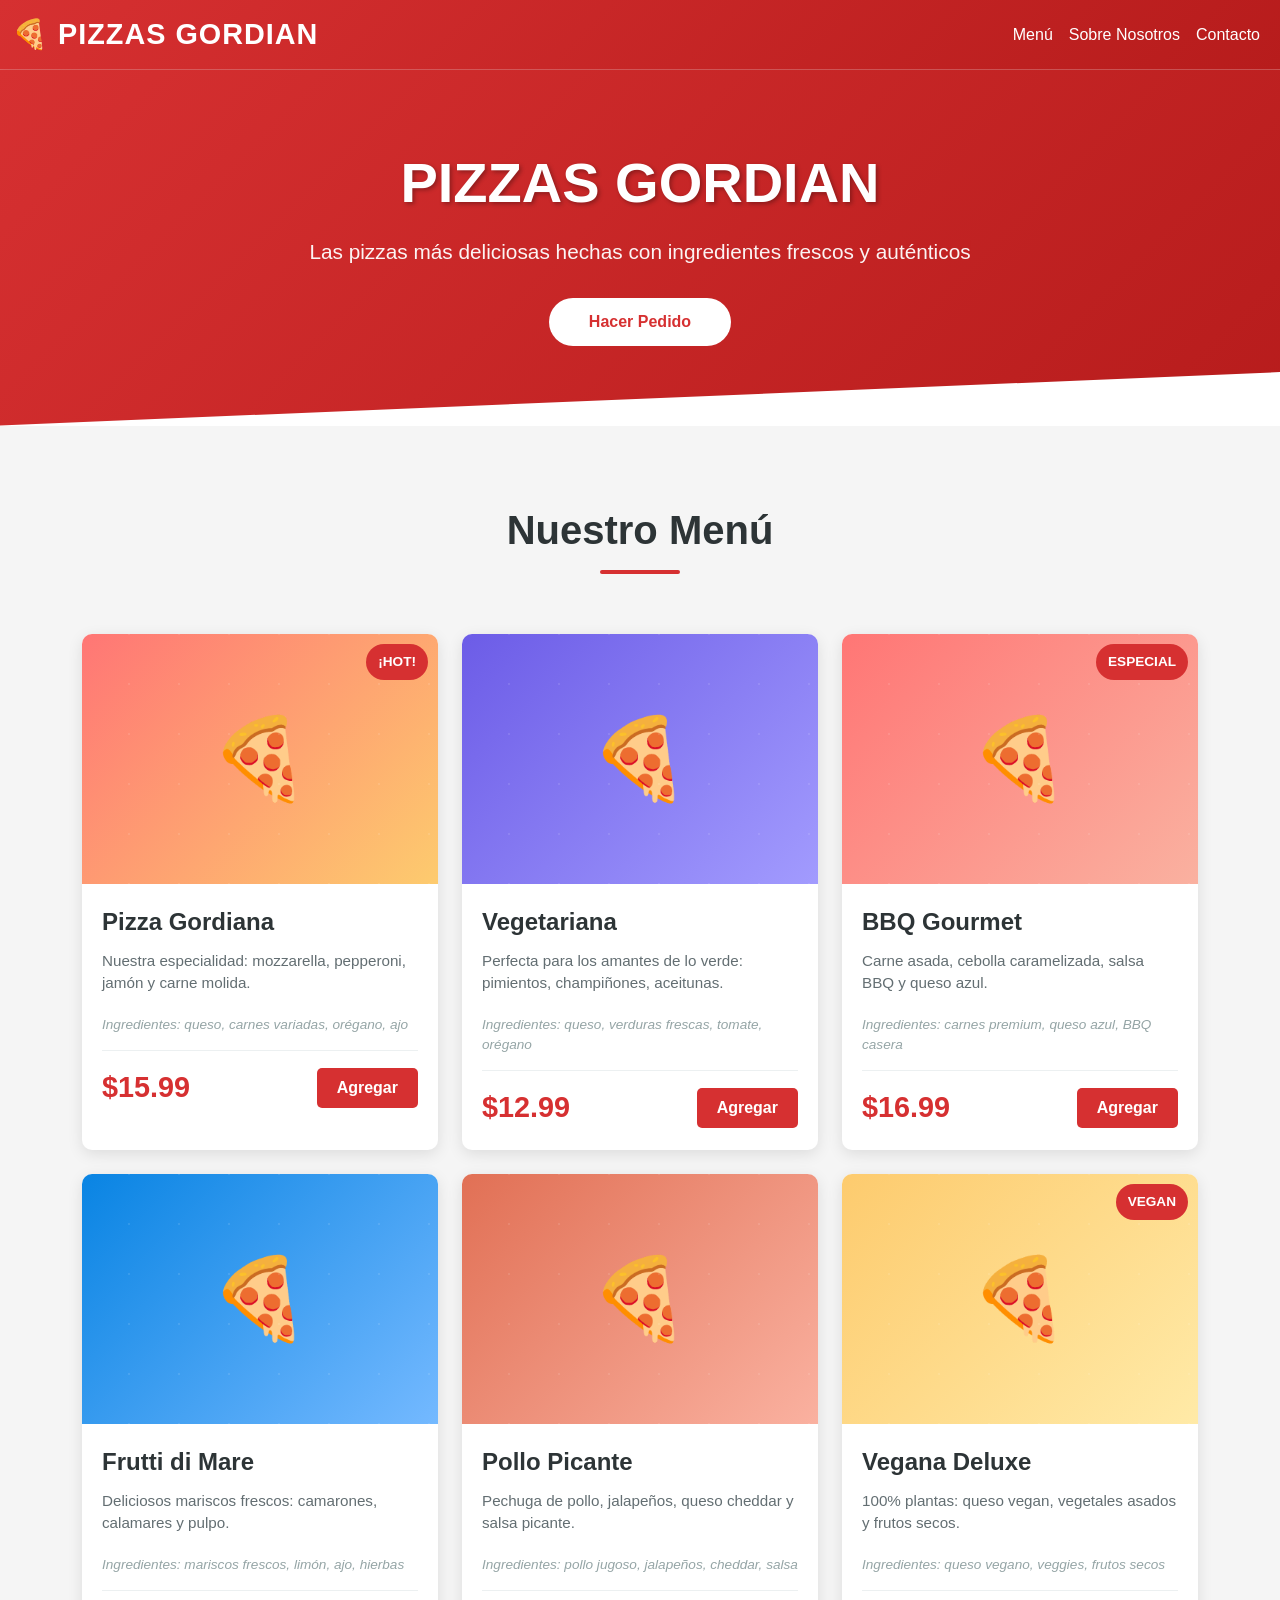
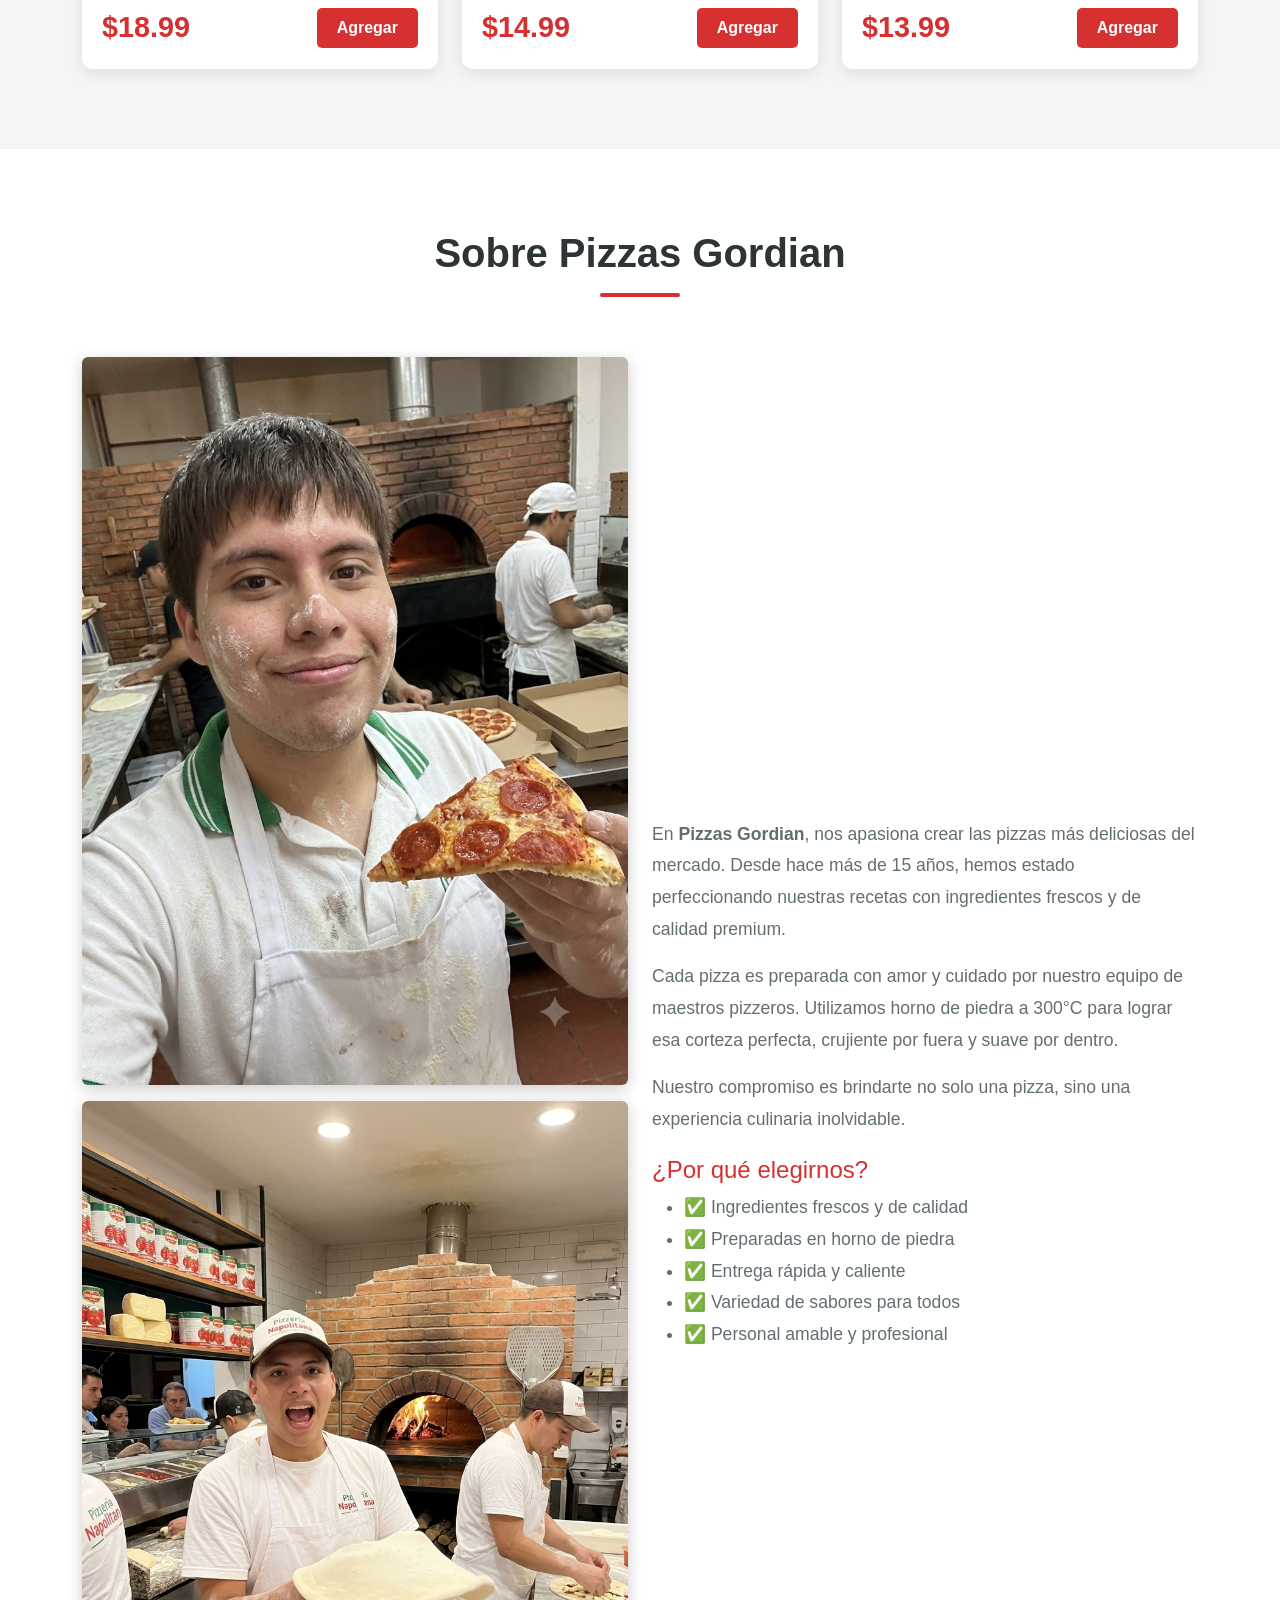
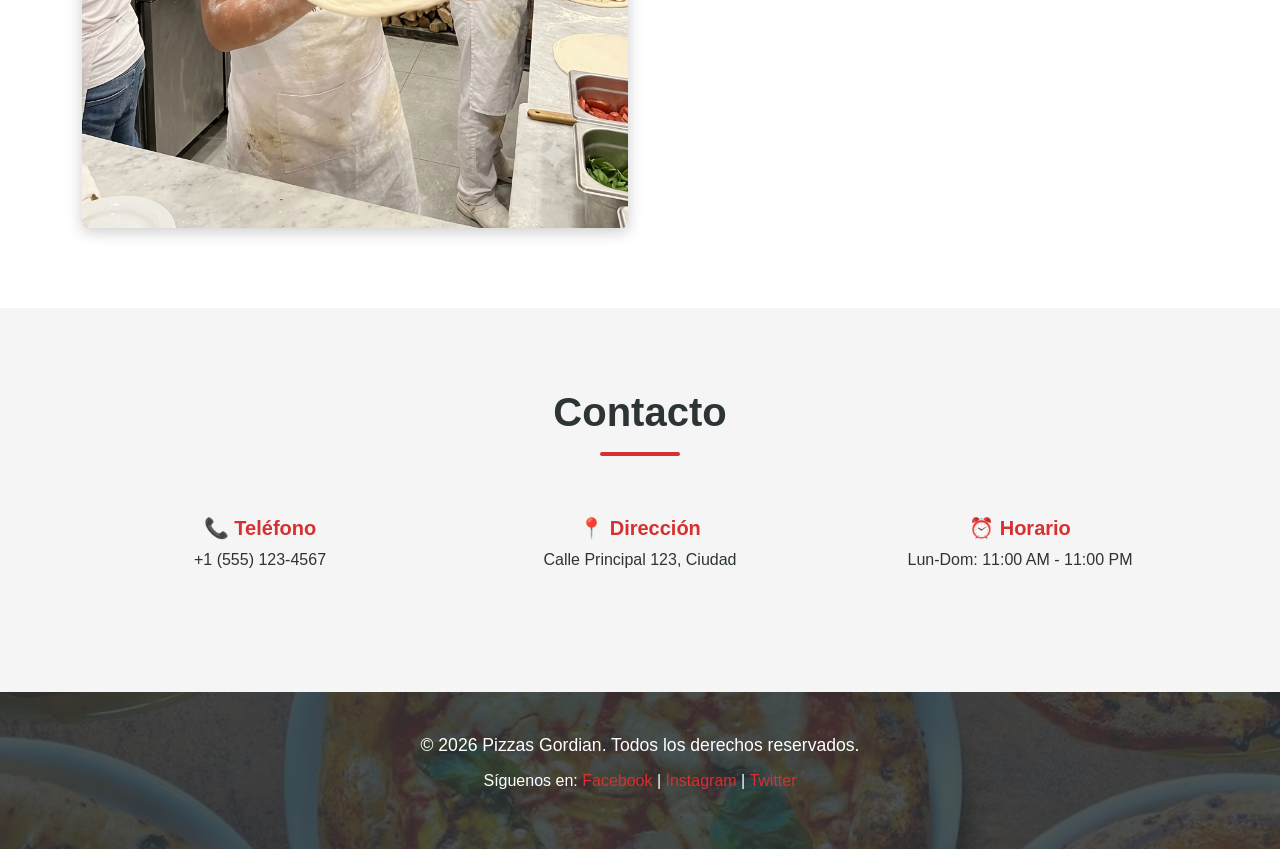
==== Inicio/index.html @ 0dab5ec5 "Add Pizzas Gordian website with HTML, CSS and images" ====
<!DOCTYPE html>
<html lang="es">
<head>
    <meta charset="UTF-8">
    <meta name="viewport" content="width=device-width, initial-scale=1.0">
    <title>Pizzas Gordian - Las Mejores Pizzas</title>
    <link rel="stylesheet" href="../bootstrap-5.3.8-dist/css/bootstrap.min.css">
    <link rel="stylesheet" href="./style.css">
</head>
<body>
    <!-- Navbar -->
    <nav class="navbar navbar-expand-lg navbar-dark">
        <div class="container-fluid">
            <a class="navbar-brand" href="#home">🍕 PIZZAS GORDIAN</a>
            <button class="navbar-toggler" type="button" data-bs-toggle="collapse" data-bs-target="#navbarNav">
                <span class="navbar-toggler-icon"></span>
            </button>
            <div class="collapse navbar-collapse" id="navbarNav">
                <ul class="navbar-nav ms-auto">
                    <li class="nav-item"><a class="nav-link text-white" href="#menu">Menú</a></li>
                    <li class="nav-item"><a class="nav-link text-white" href="#about">Sobre Nosotros</a></li>
                    <li class="nav-item"><a class="nav-link text-white" href="#contact">Contacto</a></li>
                </ul>
            </div>
        </div>
    </nav>

    <!-- Hero Section -->
    <section class="hero" id="home">
        <div class="container">
            <h1>PIZZAS GORDIAN</h1>
            <p>Las pizzas más deliciosas hechas con ingredientes frescos y auténticos</p>
            <button class="btn btn-order" onclick="alert('¡Próximamente disponible el carrito de compras!')">Hacer Pedido</button>
        </div>
    </section>

    <!-- Menu Section -->
    <section class="menu-section" id="menu">
        <div class="container">
            <h2 class="section-title">Nuestro Menú</h2>
            
            <div class="row g-4">
                <!-- Pizza 1 -->
                <div class="col-md-6 col-lg-4">
                    <div class="card pizza-card">
                        <div class="pizza-image" style="background: linear-gradient(135deg, #ff7675, #fdcb6e);">
                            🍕
                            <span class="badge-offer">¡HOT!</span>
                        </div>
                        <div class="pizza-card-body">
                            <div class="pizza-name">Pizza Gordiana</div>
                            <div class="pizza-description">Nuestra especialidad: mozzarella, pepperoni, jamón y carne molida.</div>
                            <div class="pizza-ingredients">Ingredientes: queso, carnes variadas, orégano, ajo</div>
                            <div class="price-section">
                                <span class="pizza-price">$15.99</span>
                                <button class="btn btn-add-to-cart">Agregar</button>
                            </div>
                        </div>
                    </div>
                </div>

                <!-- Pizza 2 -->
                <div class="col-md-6 col-lg-4">
                    <div class="card pizza-card">
                        <div class="pizza-image" style="background: linear-gradient(135deg, #6c5ce7, #a29bfe);">
                            🍕
                        </div>
                        <div class="pizza-card-body">
                            <div class="pizza-name">Vegetariana</div>
                            <div class="pizza-description">Perfecta para los amantes de lo verde: pimientos, champiñones, aceitunas.</div>
                            <div class="pizza-ingredients">Ingredientes: queso, verduras frescas, tomate, orégano</div>
                            <div class="price-section">
                                <span class="pizza-price">$12.99</span>
                                <button class="btn btn-add-to-cart">Agregar</button>
                            </div>
                        </div>
                    </div>
                </div>

                <!-- Pizza 3 -->
                <div class="col-md-6 col-lg-4">
                    <div class="card pizza-card">
                        <div class="pizza-image" style="background: linear-gradient(135deg, #ff7675, #fab1a0);">
                            🍕
                            <span class="badge-offer">ESPECIAL</span>
                        </div>
                        <div class="pizza-card-body">
                            <div class="pizza-name">BBQ Gourmet</div>
                            <div class="pizza-description">Carne asada, cebolla caramelizada, salsa BBQ y queso azul.</div>
                            <div class="pizza-ingredients">Ingredientes: carnes premium, queso azul, BBQ casera</div>
                            <div class="price-section">
                                <span class="pizza-price">$16.99</span>
                                <button class="btn btn-add-to-cart">Agregar</button>
                            </div>
                        </div>
                    </div>
                </div>

                <!-- Pizza 4 -->
                <div class="col-md-6 col-lg-4">
                    <div class="card pizza-card">
                        <div class="pizza-image" style="background: linear-gradient(135deg, #0984e3, #74b9ff);">
                            🍕
                        </div>
                        <div class="pizza-card-body">
                            <div class="pizza-name">Frutti di Mare</div>
                            <div class="pizza-description">Deliciosos mariscos frescos: camarones, calamares y pulpo.</div>
                            <div class="pizza-ingredients">Ingredientes: mariscos frescos, limón, ajo, hierbas</div>
                            <div class="price-section">
                                <span class="pizza-price">$18.99</span>
                                <button class="btn btn-add-to-cart">Agregar</button>
                            </div>
                        </div>
                    </div>
                </div>

                <!-- Pizza 5 -->
                <div class="col-md-6 col-lg-4">
                    <div class="card pizza-card">
                        <div class="pizza-image" style="background: linear-gradient(135deg, #e17055, #fab1a0);">
                            🍕
                        </div>
                        <div class="pizza-card-body">
                            <div class="pizza-name">Pollo Picante</div>
                            <div class="pizza-description">Pechuga de pollo, jalapeños, queso cheddar y salsa picante.</div>
                            <div class="pizza-ingredients">Ingredientes: pollo jugoso, jalapeños, cheddar, salsa</div>
                            <div class="price-section">
                                <span class="pizza-price">$14.99</span>
                                <button class="btn btn-add-to-cart">Agregar</button>
                            </div>
                        </div>
                    </div>
                </div>

                <!-- Pizza 6 -->
                <div class="col-md-6 col-lg-4">
                    <div class="card pizza-card">
                        <div class="pizza-image" style="background: linear-gradient(135deg, #fdcb6e, #ffeaa7);">
                            🍕
                            <span class="badge-offer">VEGAN</span>
                        </div>
                        <div class="pizza-card-body">
                            <div class="pizza-name">Vegana Deluxe</div>
                            <div class="pizza-description">100% plantas: queso vegan, vegetales asados y frutos secos.</div>
                            <div class="pizza-ingredients">Ingredientes: queso vegano, veggies, frutos secos</div>
                            <div class="price-section">
                                <span class="pizza-price">$13.99</span>
                                <button class="btn btn-add-to-cart">Agregar</button>
                            </div>
                        </div>
                    </div>
                </div>
            </div>
        </div>
    </section>

    <!-- About Section -->
    <section class="about-section" id="about">
        <div class="container">
            <h2 class="section-title">Sobre Pizzas Gordian</h2>
            <div class="row align-items-center">
                <div class="col-lg-6">
                    <div class="row g-3">
                        <div class="col-12">
                            <img src="./img Inicio/damian1.png" alt="Pizzero Damian 1" class="img-fluid rounded" style="max-width: 100%; height: auto; box-shadow: 0 4px 15px rgba(0, 0, 0, 0.2);">
                        </div>
                        <div class="col-12">
                            <img src="./img Inicio/damian2.png" alt="Pizzero Damian 2" class="img-fluid rounded" style="max-width: 100%; height: auto; box-shadow: 0 4px 15px rgba(0, 0, 0, 0.2);">
                        </div>
                    </div>
                </div>
                <div class="col-lg-6">
                    <div class="about-text">
                        <p>En <strong>Pizzas Gordian</strong>, nos apasiona crear las pizzas más deliciosas del mercado. Desde hace más de 15 años, hemos estado perfeccionando nuestras recetas con ingredientes frescos y de calidad premium.</p>
                        <p>Cada pizza es preparada con amor y cuidado por nuestro equipo de maestros pizzeros. Utilizamos horno de piedra a 300°C para lograr esa corteza perfecta, crujiente por fuera y suave por dentro.</p>
                        <p>Nuestro compromiso es brindarte no solo una pizza, sino una experiencia culinaria inolvidable.</p>
                        <h4 style="color: var(--pizza-red); margin-top: 20px;">¿Por qué elegirnos?</h4>
                        <ul style="color: #636e72;">
                            <li>✅ Ingredientes frescos y de calidad</li>
                            <li>✅ Preparadas en horno de piedra</li>
                            <li>✅ Entrega rápida y caliente</li>
                            <li>✅ Variedad de sabores para todos</li>
                            <li>✅ Personal amable y profesional</li>
                        </ul>
                    </div>
                </div>
            </div>
        </div>
    </section>

    <!-- Contact Section -->
    <section style="padding: 80px 0; background-color: var(--pizza-light);">
        <div class="container">
            <h2 class="section-title">Contacto</h2>
            <div class="row text-center">
                <div class="col-md-4 mb-4">
                    <h5 style="color: var(--pizza-red); font-weight: bold;">📞 Teléfono</h5>
                    <p>+1 (555) 123-4567</p>
                </div>
                <div class="col-md-4 mb-4">
                    <h5 style="color: var(--pizza-red); font-weight: bold;">📍 Dirección</h5>
                    <p>Calle Principal 123, Ciudad</p>
                </div>
                <div class="col-md-4 mb-4">
                    <h5 style="color: var(--pizza-red); font-weight: bold;">⏰ Horario</h5>
                    <p>Lun-Dom: 11:00 AM - 11:00 PM</p>
                </div>
            </div>
        </div>
    </section>

    <!-- Footer -->
    <footer id="contact">
        <div class="container">
            <p style="font-size: 1.1rem; margin-bottom: 10px;">&copy; 2026 Pizzas Gordian. Todos los derechos reservados.</p>
            <p>Síguenos en: 
                <a href="#">Facebook</a> | 
                <a href="#">Instagram</a> | 
                <a href="#">Twitter</a>
            </p>
        </div>
    </footer>

    <script src="../bootstrap-5.3.8-dist/js/bootstrap.min.js"></script>
</body>
</html>
---- Inicio/style.css ----
:root {
    --pizza-red: #d63031;
    --pizza-dark: #2d3436;
    --pizza-light: #f5f5f5;
}

body {
    font-family: 'Segoe UI', Tahoma, Geneva, Verdana, sans-serif;
    color: var(--pizza-dark);
}

/* Navbar */
.navbar {
    background: linear-gradient(135deg, var(--pizza-red), #b71c1c);
    box-shadow: 0 2px 10px rgba(0, 0, 0, 0.2);
}

.navbar-brand {
    font-weight: bold;
    font-size: 1.8rem;
    color: white !important;
    letter-spacing: 1px;
}

/* Hero Section */
.hero {
    background: linear-gradient(135deg, var(--pizza-red), #b71c1c);
    color: white;
    padding: 80px 20px;
    text-align: center;
    clip-path: polygon(0 0, 100% 0, 100% 85%, 0 100%);
}

.hero h1 {
    font-size: 3.5rem;
    font-weight: bold;
    margin-bottom: 20px;
    text-shadow: 2px 2px 4px rgba(0, 0, 0, 0.3);
}

.hero p {
    font-size: 1.3rem;
    margin-bottom: 30px;
    opacity: 0.95;
}

.btn-order {
    background-color: white;
    color: var(--pizza-red);
    font-weight: bold;
    padding: 12px 40px;
    border-radius: 50px;
    transition: all 0.3s ease;
    border: none;
}

.btn-order:hover {
    background-color: var(--pizza-light);
    transform: translateY(-3px);
    box-shadow: 0 5px 15px rgba(0, 0, 0, 0.3);
    color: var(--pizza-red);
}

/* Menu Section */
.menu-section {
    padding: 80px 0;
    background-color: var(--pizza-light);
}

.section-title {
    text-align: center;
    font-size: 2.5rem;
    font-weight: bold;
    margin-bottom: 60px;
    color: var(--pizza-dark);
    position: relative;
    padding-bottom: 20px;
}

.section-title::after {
    content: '';
    position: absolute;
    bottom: 0;
    left: 50%;
    transform: translateX(-50%);
    width: 80px;
    height: 4px;
    background-color: var(--pizza-red);
    border-radius: 2px;
}

/* Pizza Card */
.pizza-card {
    background: white;
    border: none;
    border-radius: 10px;
    overflow: hidden;
    transition: all 0.3s ease;
    box-shadow: 0 4px 15px rgba(0, 0, 0, 0.1);
    height: 100%;
}

.pizza-card:hover {
    transform: translateY(-10px);
    box-shadow: 0 12px 25px rgba(0, 0, 0, 0.2);
}

.pizza-image {
    width: 100%;
    height: 250px;
    background: linear-gradient(135deg, #fd79a8, #fdcb6e);
    display: flex;
    align-items: center;
    justify-content: center;
    font-size: 80px;
    position: relative;
    overflow: hidden;
}

.pizza-image::before {
    content: '';
    position: absolute;
    width: 200%;
    height: 200%;
    background: radial-gradient(circle, rgba(255,255,255,0.1) 1px, transparent 1px);
    background-size: 50px 50px;
    animation: float 20s linear infinite;
}

@keyframes float {
    0% { transform: translate(0, 0) rotate(0deg); }
    100% { transform: translate(50px, 50px) rotate(360deg); }
}

.pizza-card-body {
    padding: 20px;
}

.pizza-name {
    font-size: 1.5rem;
    font-weight: bold;
    color: var(--pizza-dark);
    margin-bottom: 10px;
}

.pizza-description {
    color: #636e72;
    font-size: 0.95rem;
    margin-bottom: 15px;
    min-height: 50px;
}

.pizza-ingredients {
    font-size: 0.85rem;
    color: #95a5a6;
    margin-bottom: 15px;
    font-style: italic;
}

.price-section {
    display: flex;
    justify-content: space-between;
    align-items: center;
    border-top: 1px solid #ecf0f1;
    padding-top: 15px;
}

.pizza-price {
    font-size: 1.8rem;
    font-weight: bold;
    color: var(--pizza-red);
}

.btn-add-to-cart {
    background-color: var(--pizza-red);
    color: white;
    border: none;
    padding: 8px 20px;
    border-radius: 5px;
    transition: all 0.3s ease;
    font-weight: bold;
}

.btn-add-to-cart:hover {
    background-color: #b71c1c;
    transform: scale(1.05);
}

/* About Section */
.about-section {
    padding: 80px 0;
    background: white;
}

.about-text {
    font-size: 1.1rem;
    line-height: 1.8;
    color: #636e72;
}

/* Footer */
footer {
    background: linear-gradient(rgba(45, 52, 54, 0.85), rgba(45, 52, 54, 0.85)), url('./img Inicio/unas-de-las-pizzas-de.jpg') center/cover;
    color: white;
    padding: 40px 0;
    text-align: center;
}

footer a {
    color: var(--pizza-red);
    text-decoration: none;
    transition: color 0.3s ease;
}

footer a:hover {
    color: #fdcb6e;
}

/* Badge para ofertas */
.badge-offer {
    position: absolute;
    top: 10px;
    right: 10px;
    background-color: var(--pizza-red);
    color: white;
    padding: 8px 12px;
    border-radius: 50px;
    font-size: 0.85rem;
    font-weight: bold;
}
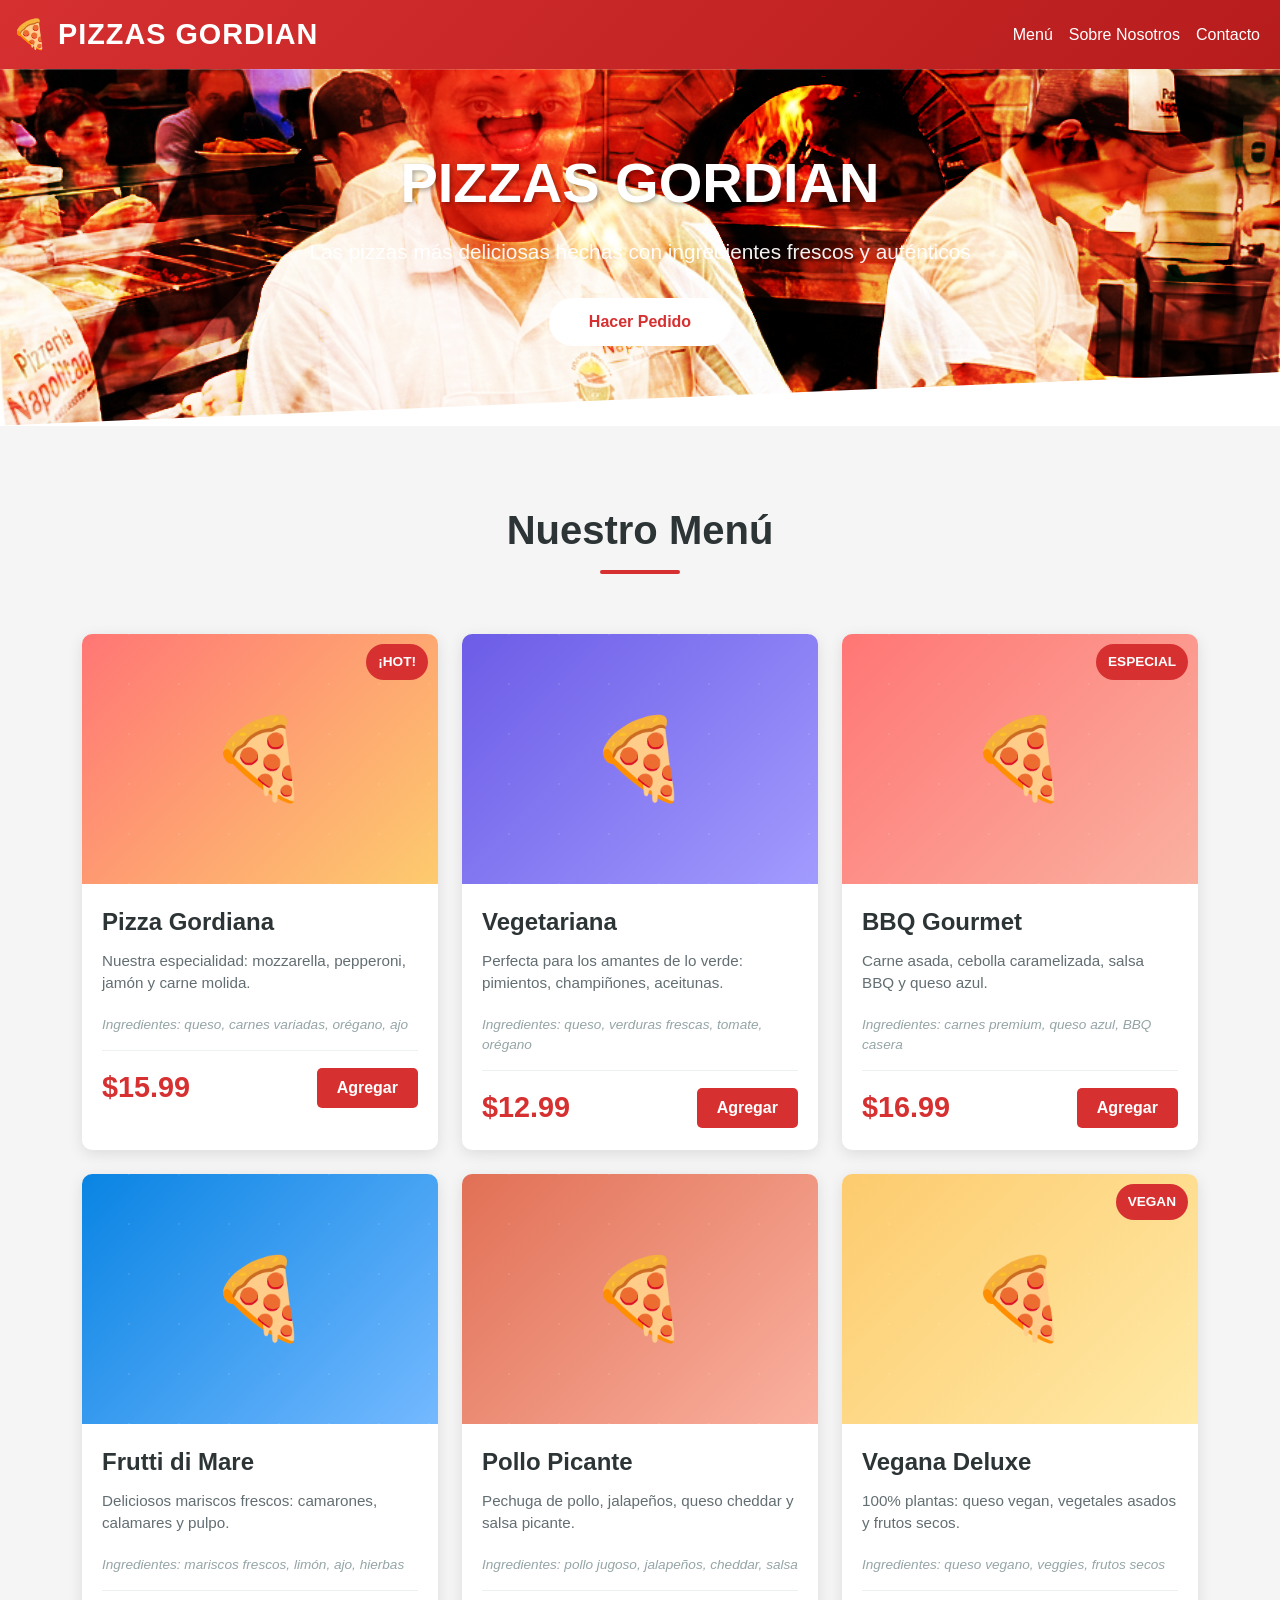
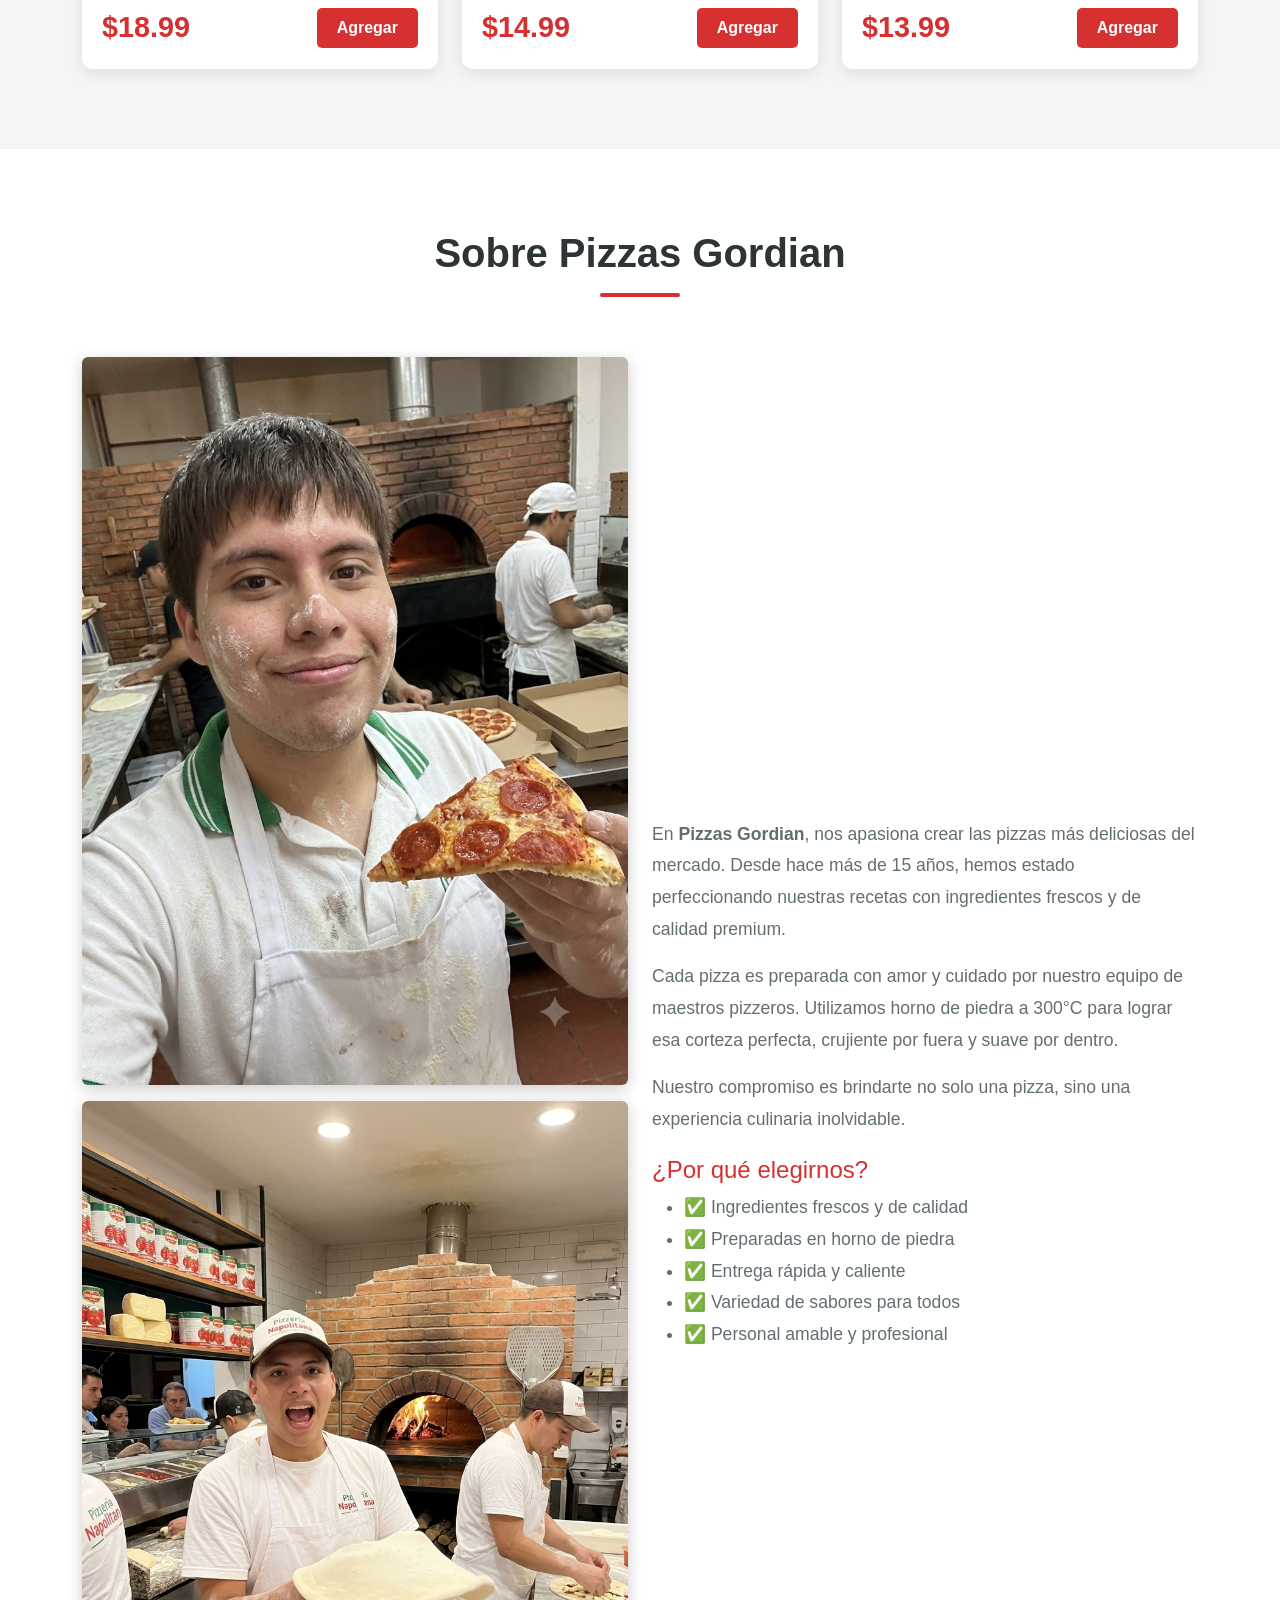
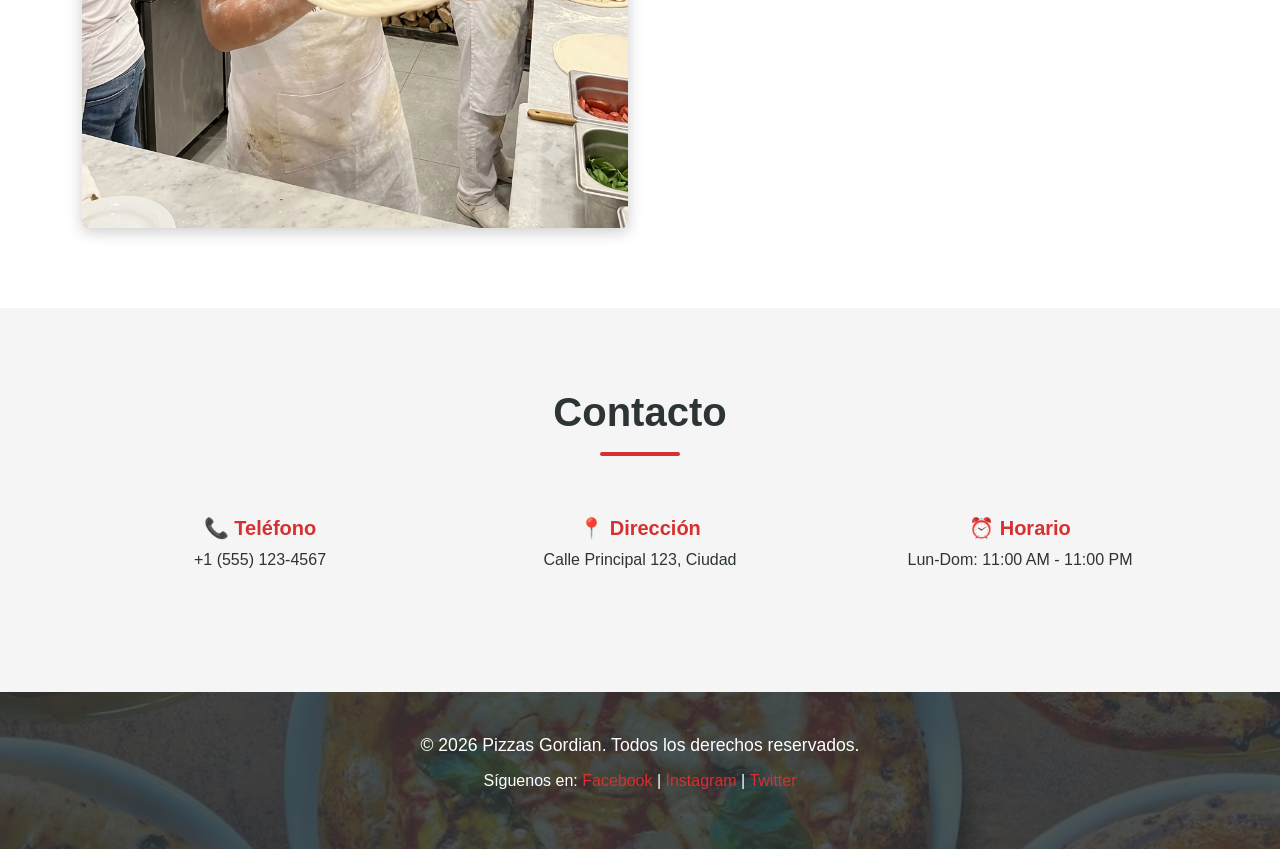
==== commit 0f0eacc1: "Fix image paths with spaces - encode spaces as %20" ====
--- a/Inicio/index.html
+++ b/Inicio/index.html
@@ -162,10 +162,10 @@
                 <div class="col-lg-6">
                     <div class="row g-3">
                         <div class="col-12">
-                            <img src="./img Inicio/damian1.png" alt="Pizzero Damian 1" class="img-fluid rounded" style="max-width: 100%; height: auto; box-shadow: 0 4px 15px rgba(0, 0, 0, 0.2);">
+                            <img src="./img%20Inicio/damian1.png" alt="Pizzero Damian 1" class="img-fluid rounded" style="max-width: 100%; height: auto; box-shadow: 0 4px 15px rgba(0, 0, 0, 0.2);">
                         </div>
                         <div class="col-12">
-                            <img src="./img Inicio/damian2.png" alt="Pizzero Damian 2" class="img-fluid rounded" style="max-width: 100%; height: auto; box-shadow: 0 4px 15px rgba(0, 0, 0, 0.2);">
+                            <img src="./img%20Inicio/damian2.png" alt="Pizzero Damian 2" class="img-fluid rounded" style="max-width: 100%; height: auto; box-shadow: 0 4px 15px rgba(0, 0, 0, 0.2);">
                         </div>
                     </div>
                 </div>
--- a/Inicio/style.css
+++ b/Inicio/style.css
@@ -24,7 +24,8 @@
 
 /* Hero Section */
 .hero {
-    background: linear-gradient(135deg, var(--pizza-red), #b71c1c);
+    background: linear-gradient(135deg, rgba(214, 48, 49, 0.7), rgba(183, 28, 28, 0.7)), url('./img%20Inicio/damian.png') left/cover, url('./img%20Inicio/damian1.png') center/cover, url('./img%20Inicio/damian2.png') right/cover;
+    background-blend-mode: overlay;
     color: white;
     padding: 80px 20px;
     text-align: center;
@@ -200,7 +201,7 @@
 
 /* Footer */
 footer {
-    background: linear-gradient(rgba(45, 52, 54, 0.85), rgba(45, 52, 54, 0.85)), url('./img Inicio/unas-de-las-pizzas-de.jpg') center/cover;
+    background: linear-gradient(rgba(45, 52, 54, 0.85), rgba(45, 52, 54, 0.85)), url('./img%20Inicio/unas-de-las-pizzas-de.jpg') center/cover;
     color: white;
     padding: 40px 0;
     text-align: center;
